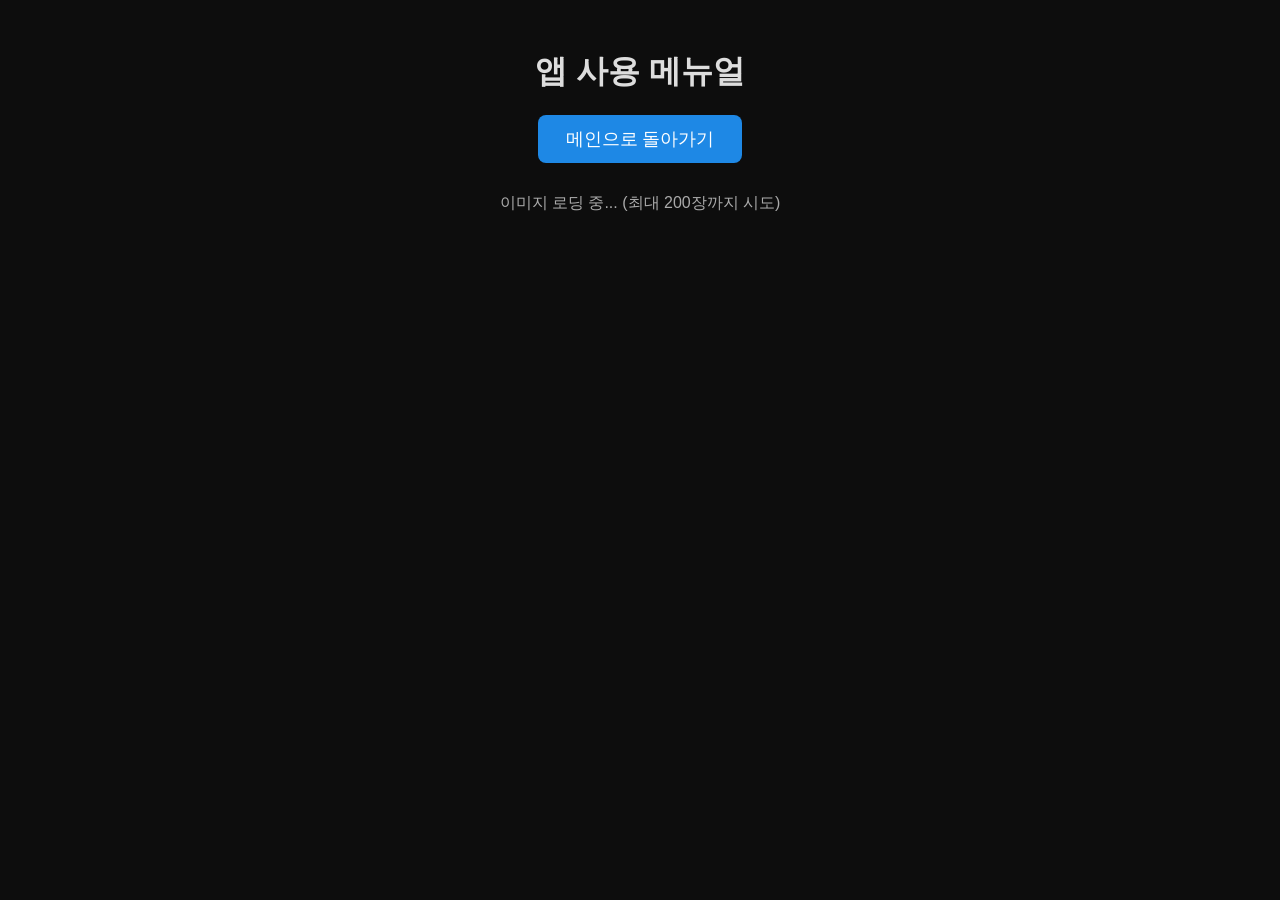
==== gallery.html @ e3b9a522 "Update gallery.html" ====
<!DOCTYPE html>
<html lang="ko">
<head>
  <meta charset="UTF-8" />
  <meta name="viewport" content="width=device-width, initial-scale=1.0"/>
  <title>1.jpg ~ 자동 불러오기 갤러리</title>
  <style>
    body {
      margin: 0;
      padding: 20px;
      background: #0d0d0d;
      color: #ddd;
      font-family: Arial, sans-serif;
    }
    header {
      text-align: center;
      margin: 30px 0;
    }
    .back-btn {
      padding: 12px 28px;
      font-size: 1.1rem;
      background: #1e88e5;
      color: white;
      border: none;
      border-radius: 8px;
      cursor: pointer;
      text-decoration: none;
      display: inline-block;
    }
    .back-btn:hover { background: #1565c0; }
.gallery {
  display: flex;
  flex-direction: column;
  align-items: center;
  gap: 20px;
  max-width: 1200px;
  margin: 0 auto;
  padding: 20px;
}
.gallery img {
  max-width: 100%;
  height: auto;
  border-radius: 10px;
  box-shadow: 0 4px 18px rgba(0,0,0,0.7);
  display: block;
}
    .gallery img.loaded {
      opacity: 1;
    }
    #status {
      text-align: center;
      margin: 20px 0;
      color: #aaa;
    }
  </style>
</head>
<body>

<header>
  <h1>앱 사용 메뉴얼</h1>
  <a href="https://big0691.github.io/bibles/" class="back-btn">메인으로 돌아가기</a>
</header>

<div id="status">이미지 로딩 중... (최대 200장까지 시도)</div>

<div class="gallery" id="gallery"></div>

<script>
// ---------------- 설정 ----------------
const folder = "/";           // 폴더 경로 (같은 폴더면 "./images/" 또는 "images/")
const folder = "/images/";
const extension = ".jpg";           // .jpg, .png, .webp 등
const startNumber = 1;
const maxTry = 200;                 // 안전장치: 무한 루프 방지 (필요하면 늘리세요)
const padLength = 0;                // 001.jpg 형식이면 3, 1.jpg면 0 또는 1

// 제로 패딩 함수 (필요 시)
function pad(num, size) {
  if (size <= 0) return num;
  return ('000000000' + num).slice(-size);
}

// ---------------- 메인 로직 ----------------
const gallery = document.getElementById('gallery');
const status = document.getElementById('status');
let loadedCount = 0;

function tryLoadImage(num) {
  if (num > maxTry) {
    finishLoading();
    return;
  }

  const numStr = pad(num, padLength);
  const src = folder + numStr + extension;

  const img = document.createElement('img');
  img.alt = numStr + extension;
  img.loading = "lazy";

  // 로드 성공 → 표시
  img.onload = () => {
    img.classList.add('loaded');
    loadedCount++;
    status.textContent = `${loadedCount}장 로드 완료 (최근: ${numStr})`;
    tryLoadImage(num + 1);   // 다음 번호 시도
  };

  // 로드 실패 → 다음 번호로 바로 진행 (이미지 숨김)
  img.onerror = () => {
    img.remove();            // 실패한 img 요소 삭제
    tryLoadImage(num + 1);   // 다음 시도
  };

  img.src = src;
  gallery.appendChild(img);
}

function finishLoading() {
  if (loadedCount === 0) {
    status.textContent = "이미지를 찾을 수 없습니다. (images/1.jpg ~ 확인해주세요)";
  } else {
    status.textContent = `총 ${loadedCount}장 로드 완료!`;
  }
}

// 시작!
tryLoadImage(startNumber);
</script>

</body>

</html>
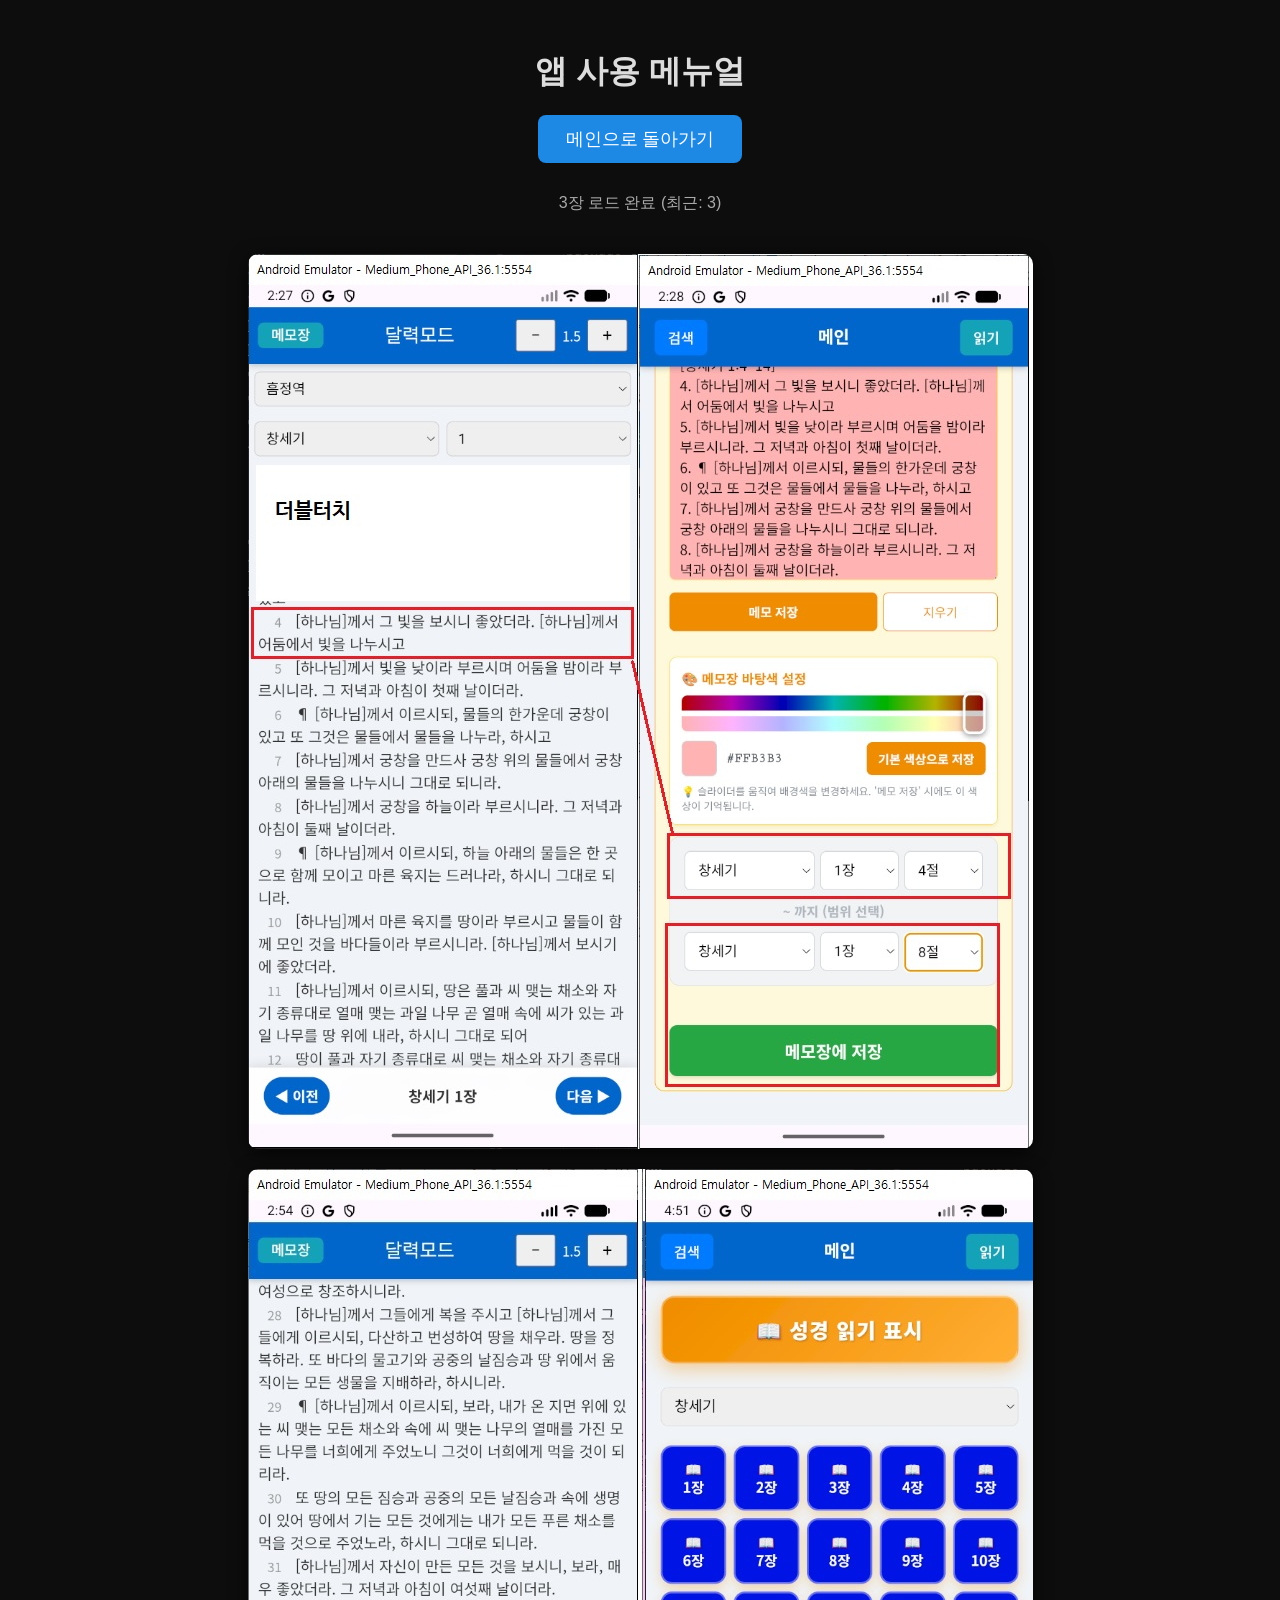
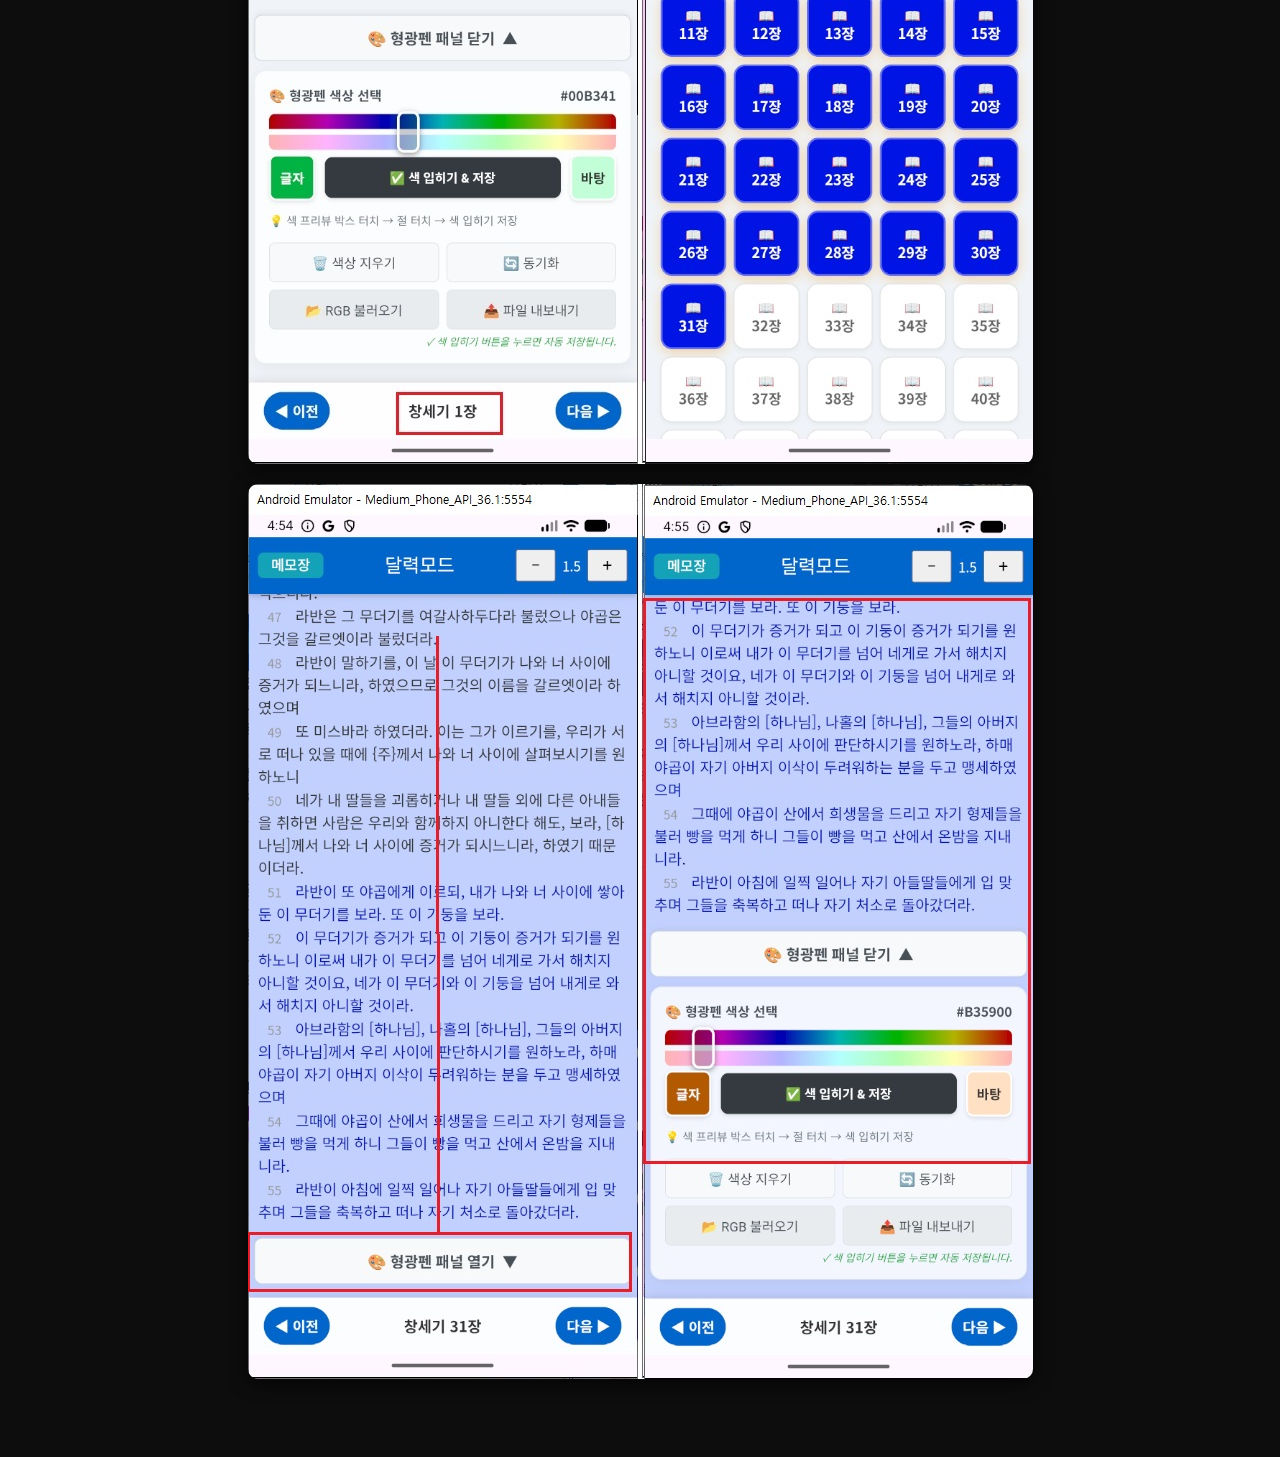
==== commit acf8c5d6: "Update gallery.html" ====
--- a/gallery.html
+++ b/gallery.html
@@ -68,7 +68,6 @@
 <script>
 // ---------------- 설정 ----------------
 const folder = "/";           // 폴더 경로 (같은 폴더면 "./images/" 또는 "images/")
-const folder = "/images/";
 const extension = ".jpg";           // .jpg, .png, .webp 등
 const startNumber = 1;
 const maxTry = 200;                 // 안전장치: 무한 루프 방지 (필요하면 늘리세요)
@@ -137,3 +136,4 @@
 
 
 
+
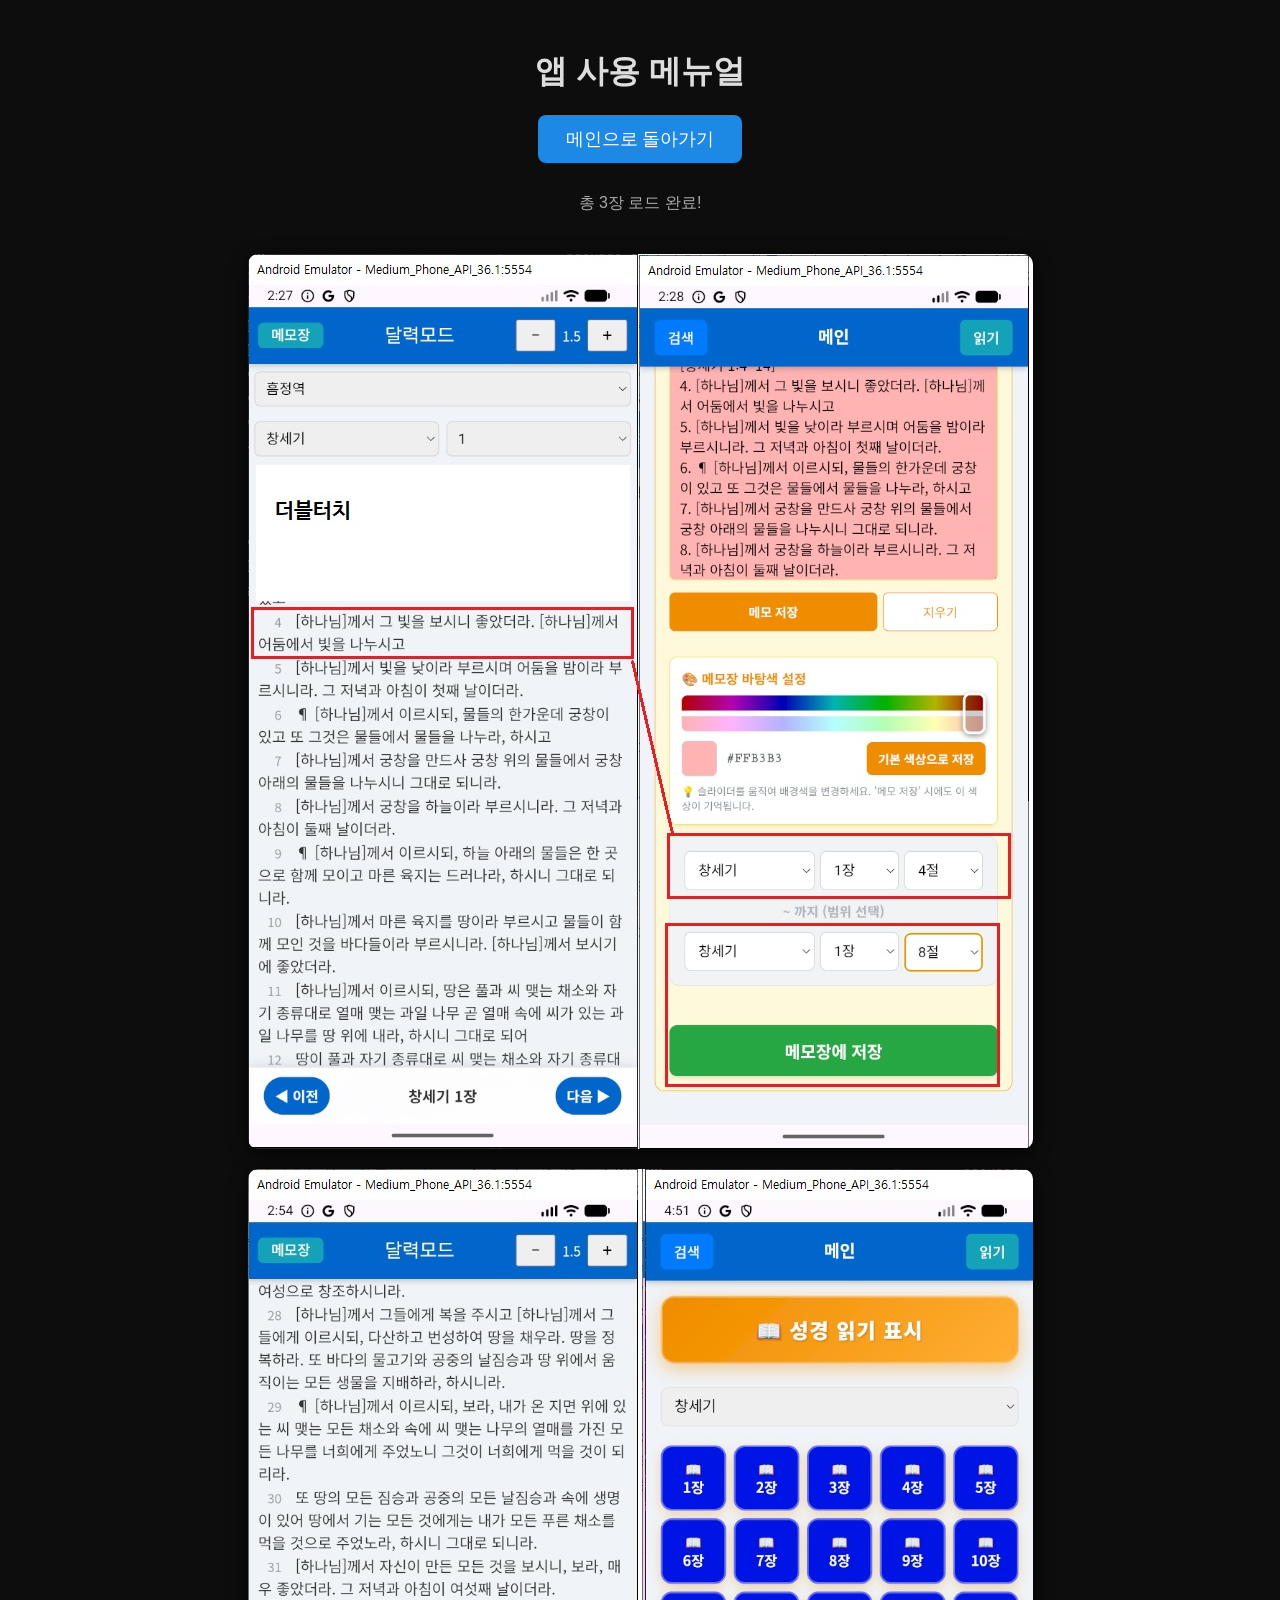
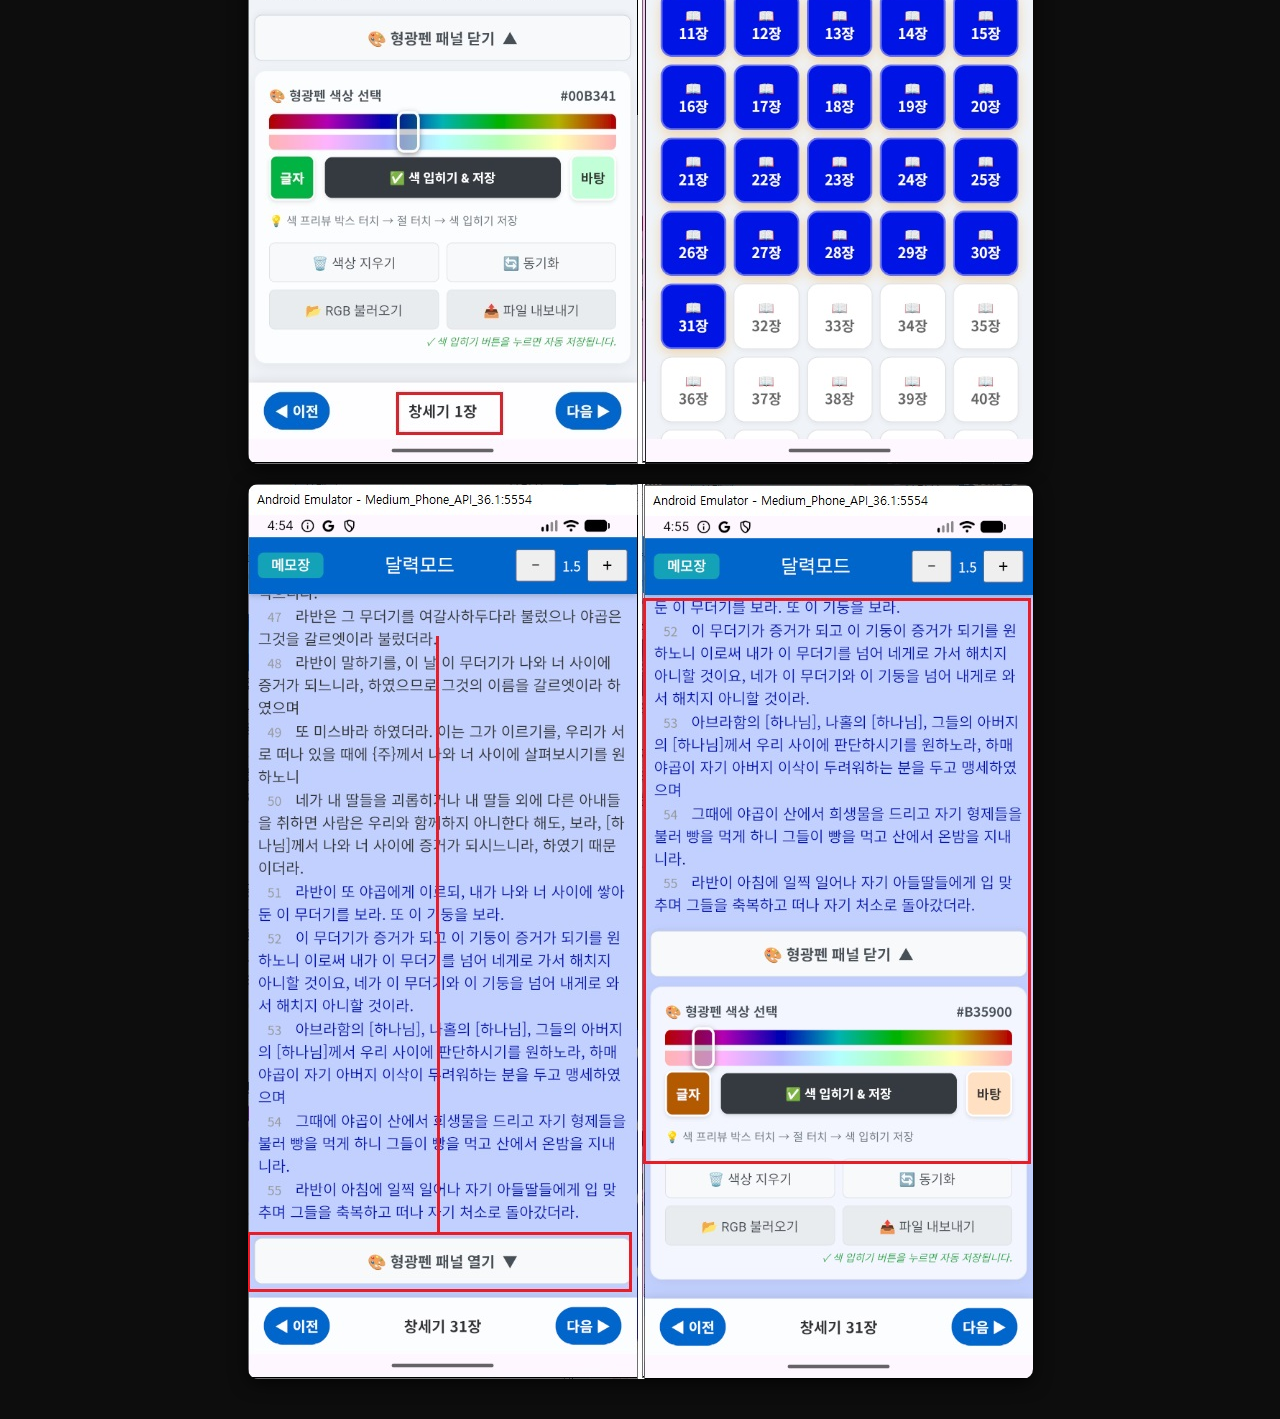
==== commit f87df276: "Update gallery.html" ====
--- a/gallery.html
+++ b/gallery.html
@@ -70,7 +70,7 @@
 const folder = "/";           // 폴더 경로 (같은 폴더면 "./images/" 또는 "images/")
 const extension = ".jpg";           // .jpg, .png, .webp 등
 const startNumber = 1;
-const maxTry = 200;                 // 안전장치: 무한 루프 방지 (필요하면 늘리세요)
+const maxTry = 3;                 // 안전장치: 무한 루프 방지 (필요하면 늘리세요)
 const padLength = 0;                // 001.jpg 형식이면 3, 1.jpg면 0 또는 1
 
 // 제로 패딩 함수 (필요 시)
@@ -137,3 +137,4 @@
 
 
 
+
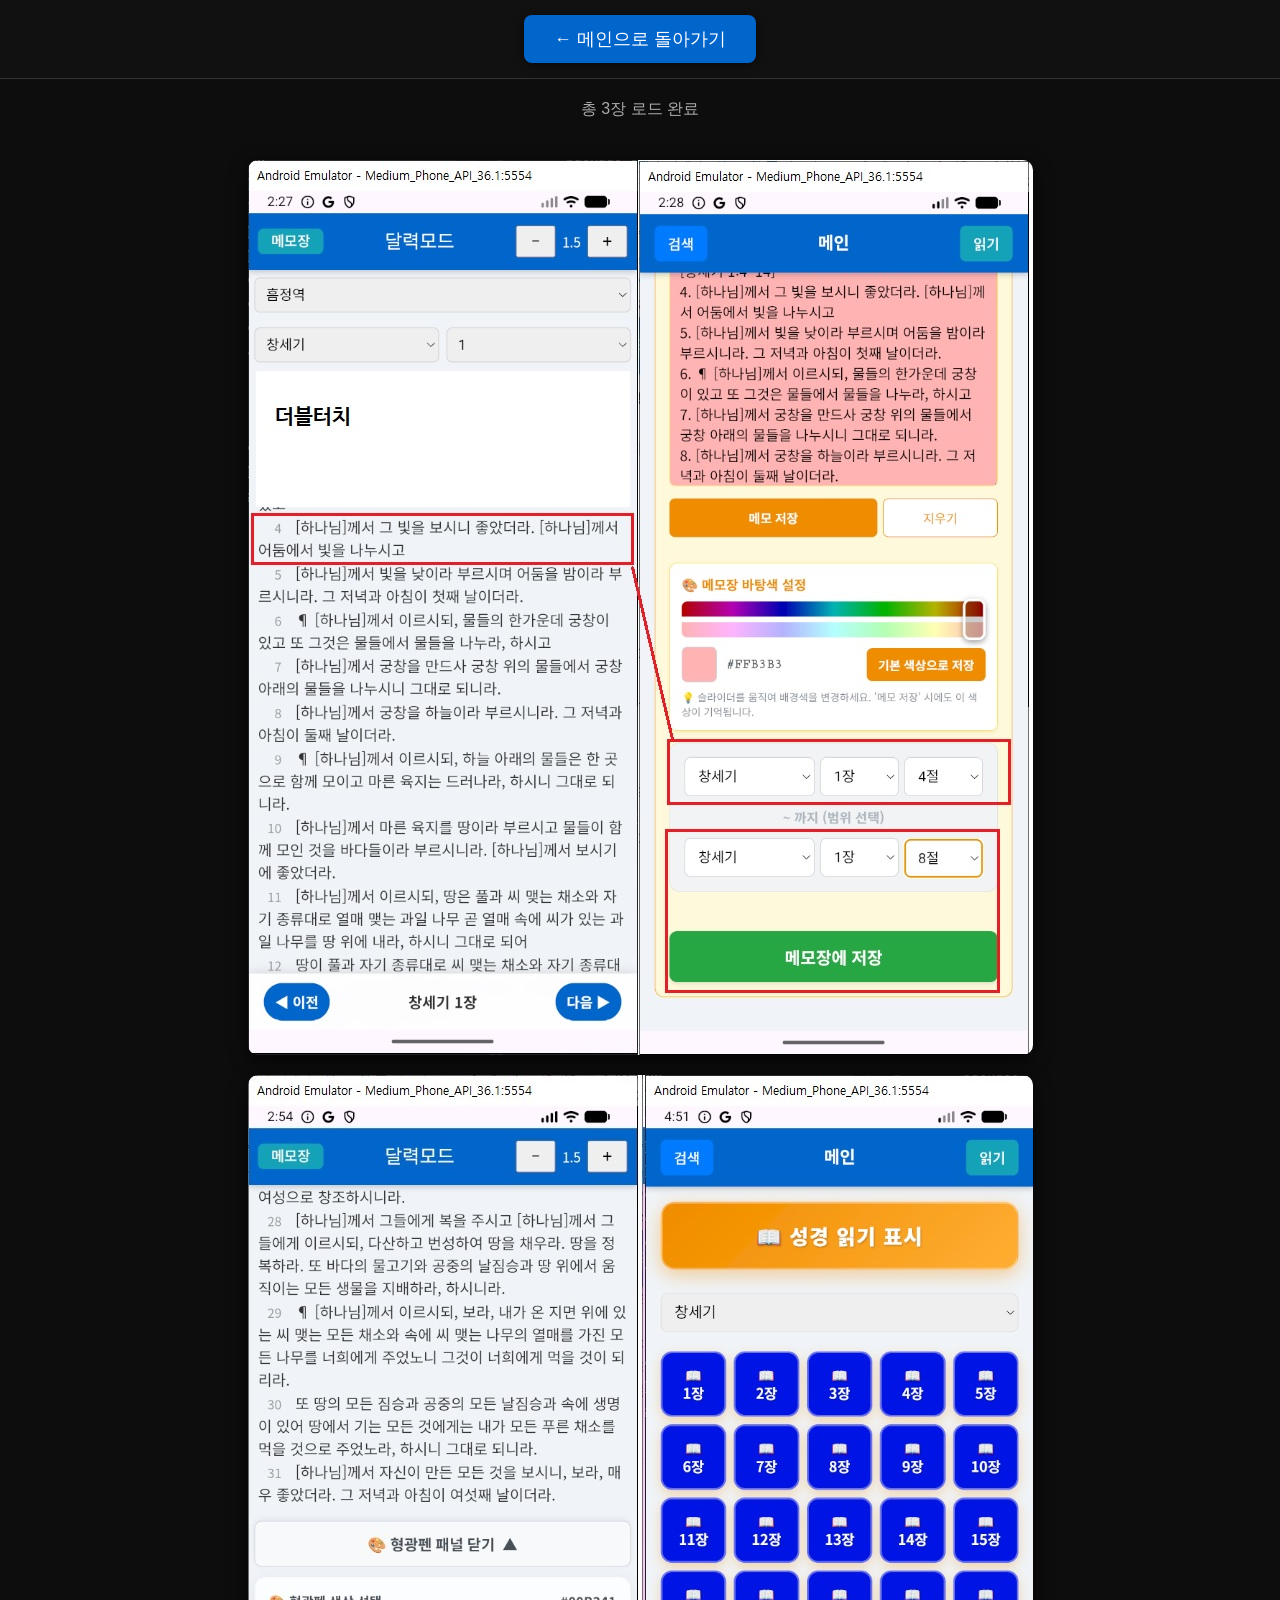
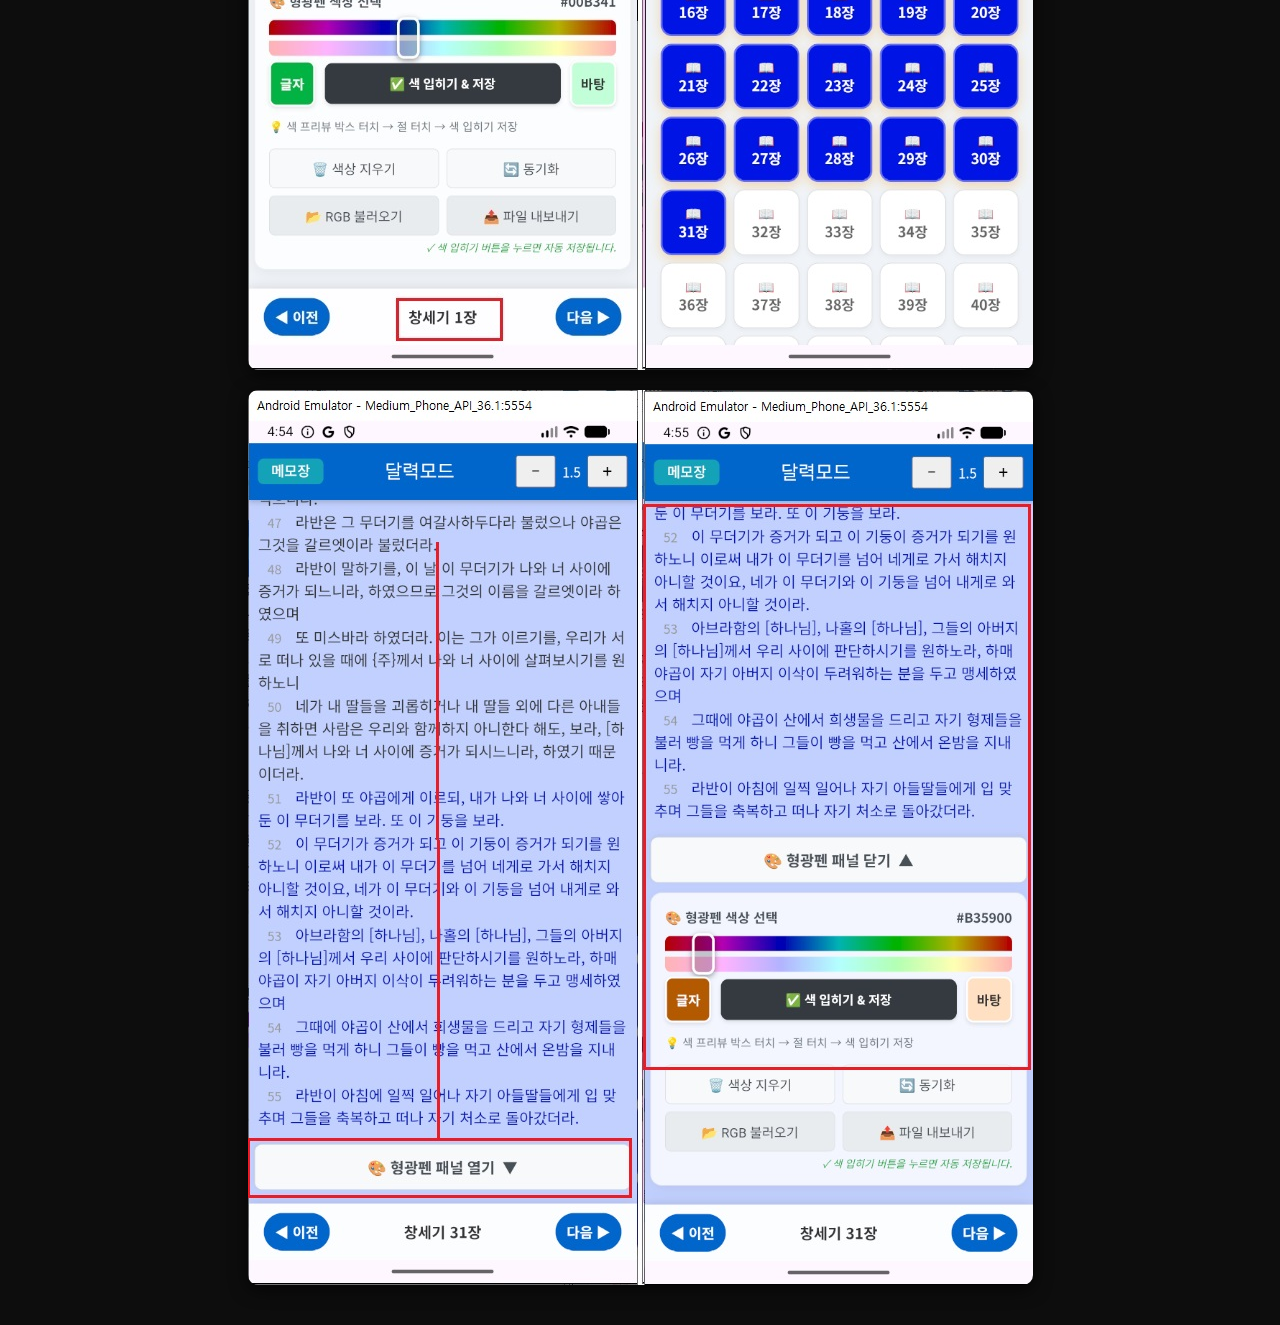
==== commit 112d3e31: "Update gallery.html" ====
--- a/gallery.html
+++ b/gallery.html
@@ -3,49 +3,54 @@
 <head>
   <meta charset="UTF-8" />
   <meta name="viewport" content="width=device-width, initial-scale=1.0"/>
-  <title>1.jpg ~ 자동 불러오기 갤러리</title>
+  <title>이미지 자동 갤러리</title>
   <style>
     body {
       margin: 0;
-      padding: 20px;
+      padding: 0;
       background: #0d0d0d;
       color: #ddd;
       font-family: Arial, sans-serif;
     }
     header {
+      position: sticky;
+      top: 0;
+      z-index: 100;
+      background: #111;
+      padding: 15px;
       text-align: center;
-      margin: 30px 0;
+      border-bottom: 1px solid #333;
     }
     .back-btn {
-      padding: 12px 28px;
+      padding: 12px 30px;
       font-size: 1.1rem;
-      background: #1e88e5;
+      background: #0066cc;
       color: white;
       border: none;
       border-radius: 8px;
       cursor: pointer;
       text-decoration: none;
       display: inline-block;
+      box-shadow: 0 2px 8px rgba(0,0,0,0.5);
     }
-    .back-btn:hover { background: #1565c0; }
-.gallery {
-  display: flex;
-  flex-direction: column;
-  align-items: center;
-  gap: 20px;
-  max-width: 1200px;
-  margin: 0 auto;
-  padding: 20px;
-}
-.gallery img {
-  max-width: 100%;
-  height: auto;
-  border-radius: 10px;
-  box-shadow: 0 4px 18px rgba(0,0,0,0.7);
-  display: block;
-}
-    .gallery img.loaded {
-      opacity: 1;
+    .back-btn:hover {
+      background: #0055aa;
+    }
+    .gallery {
+      display: flex;
+      flex-direction: column;
+      align-items: center;
+      gap: 20px;
+      max-width: 1200px;
+      margin: 40px auto;
+      padding: 0 20px;
+    }
+    .gallery img {
+      max-width: 100%;
+      height: auto;
+      border-radius: 10px;
+      box-shadow: 0 4px 18px rgba(0,0,0,0.7);
+      display: block;
     }
     #status {
       text-align: center;
@@ -57,36 +62,32 @@
 <body>
 
 <header>
-  <h1>앱 사용 메뉴얼</h1>
-  <a href="https://big0691.github.io/bibles/" class="back-btn">메인으로 돌아가기</a>
+  <a href="index.html" class="back-btn">← 메인으로 돌아가기</a>
 </header>
 
-<div id="status">이미지 로딩 중... (최대 200장까지 시도)</div>
+<div id="status">이미지 로딩 중...</div>
 
 <div class="gallery" id="gallery"></div>
 
 <script>
-// ---------------- 설정 ----------------
-const folder = "/";           // 폴더 경로 (같은 폴더면 "./images/" 또는 "images/")
-const extension = ".jpg";           // .jpg, .png, .webp 등
+const folder = "/";
+const extension = ".jpg";
 const startNumber = 1;
-const maxTry = 3;                 // 안전장치: 무한 루프 방지 (필요하면 늘리세요)
-const padLength = 0;                // 001.jpg 형식이면 3, 1.jpg면 0 또는 1
+const maxTry = 3;
+const padLength = 0;
 
-// 제로 패딩 함수 (필요 시)
 function pad(num, size) {
   if (size <= 0) return num;
   return ('000000000' + num).slice(-size);
 }
 
-// ---------------- 메인 로직 ----------------
 const gallery = document.getElementById('gallery');
 const status = document.getElementById('status');
 let loadedCount = 0;
 
 function tryLoadImage(num) {
   if (num > maxTry) {
-    finishLoading();
+    status.textContent = loadedCount === 0 ? "이미지를 찾을 수 없습니다." : `총 ${loadedCount}장 로드 완료`;
     return;
   }
 
@@ -97,44 +98,23 @@
   img.alt = numStr + extension;
   img.loading = "lazy";
 
-  // 로드 성공 → 표시
   img.onload = () => {
-    img.classList.add('loaded');
     loadedCount++;
-    status.textContent = `${loadedCount}장 로드 완료 (최근: ${numStr})`;
-    tryLoadImage(num + 1);   // 다음 번호 시도
+    status.textContent = `${loadedCount}장 로드 완료`;
+    tryLoadImage(num + 1);
   };
 
-  // 로드 실패 → 다음 번호로 바로 진행 (이미지 숨김)
   img.onerror = () => {
-    img.remove();            // 실패한 img 요소 삭제
-    tryLoadImage(num + 1);   // 다음 시도
+    img.remove();
+    tryLoadImage(num + 1);
   };
 
   img.src = src;
   gallery.appendChild(img);
 }
 
-function finishLoading() {
-  if (loadedCount === 0) {
-    status.textContent = "이미지를 찾을 수 없습니다. (images/1.jpg ~ 확인해주세요)";
-  } else {
-    status.textContent = `총 ${loadedCount}장 로드 완료!`;
-  }
-}
-
-// 시작!
 tryLoadImage(startNumber);
 </script>
 
 </body>
-
 </html>
-
-
-
-
-
-
-
-
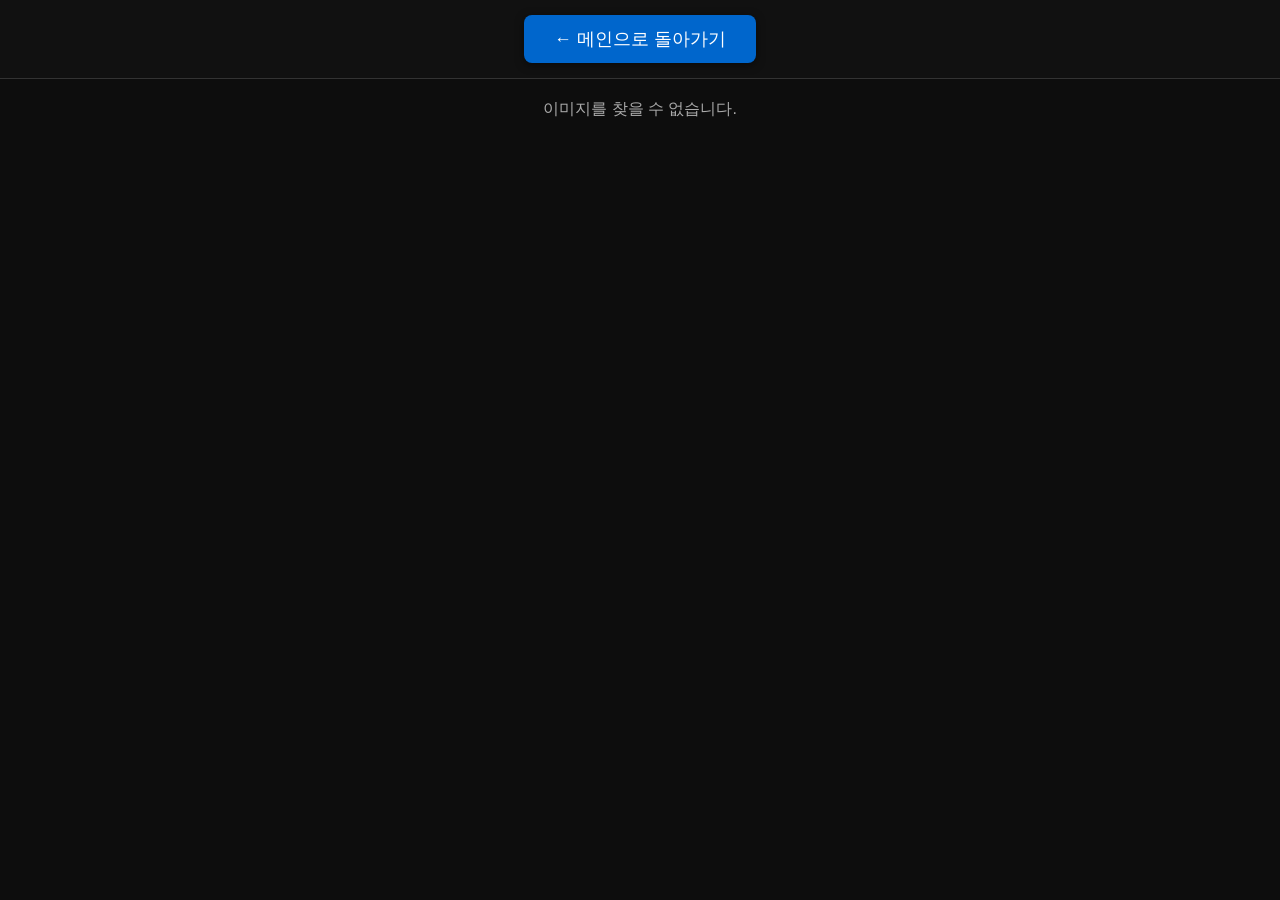
==== commit 7dba970b: "Update gallery.html" ====
--- a/gallery.html
+++ b/gallery.html
@@ -70,7 +70,7 @@
 <div class="gallery" id="gallery"></div>
 
 <script>
-const folder = "/";
+const folder = "/bibles/images/";
 const extension = ".jpg";
 const startNumber = 1;
 const maxTry = 3;
@@ -118,3 +118,6 @@
 
 </body>
 </html>
+
+
+
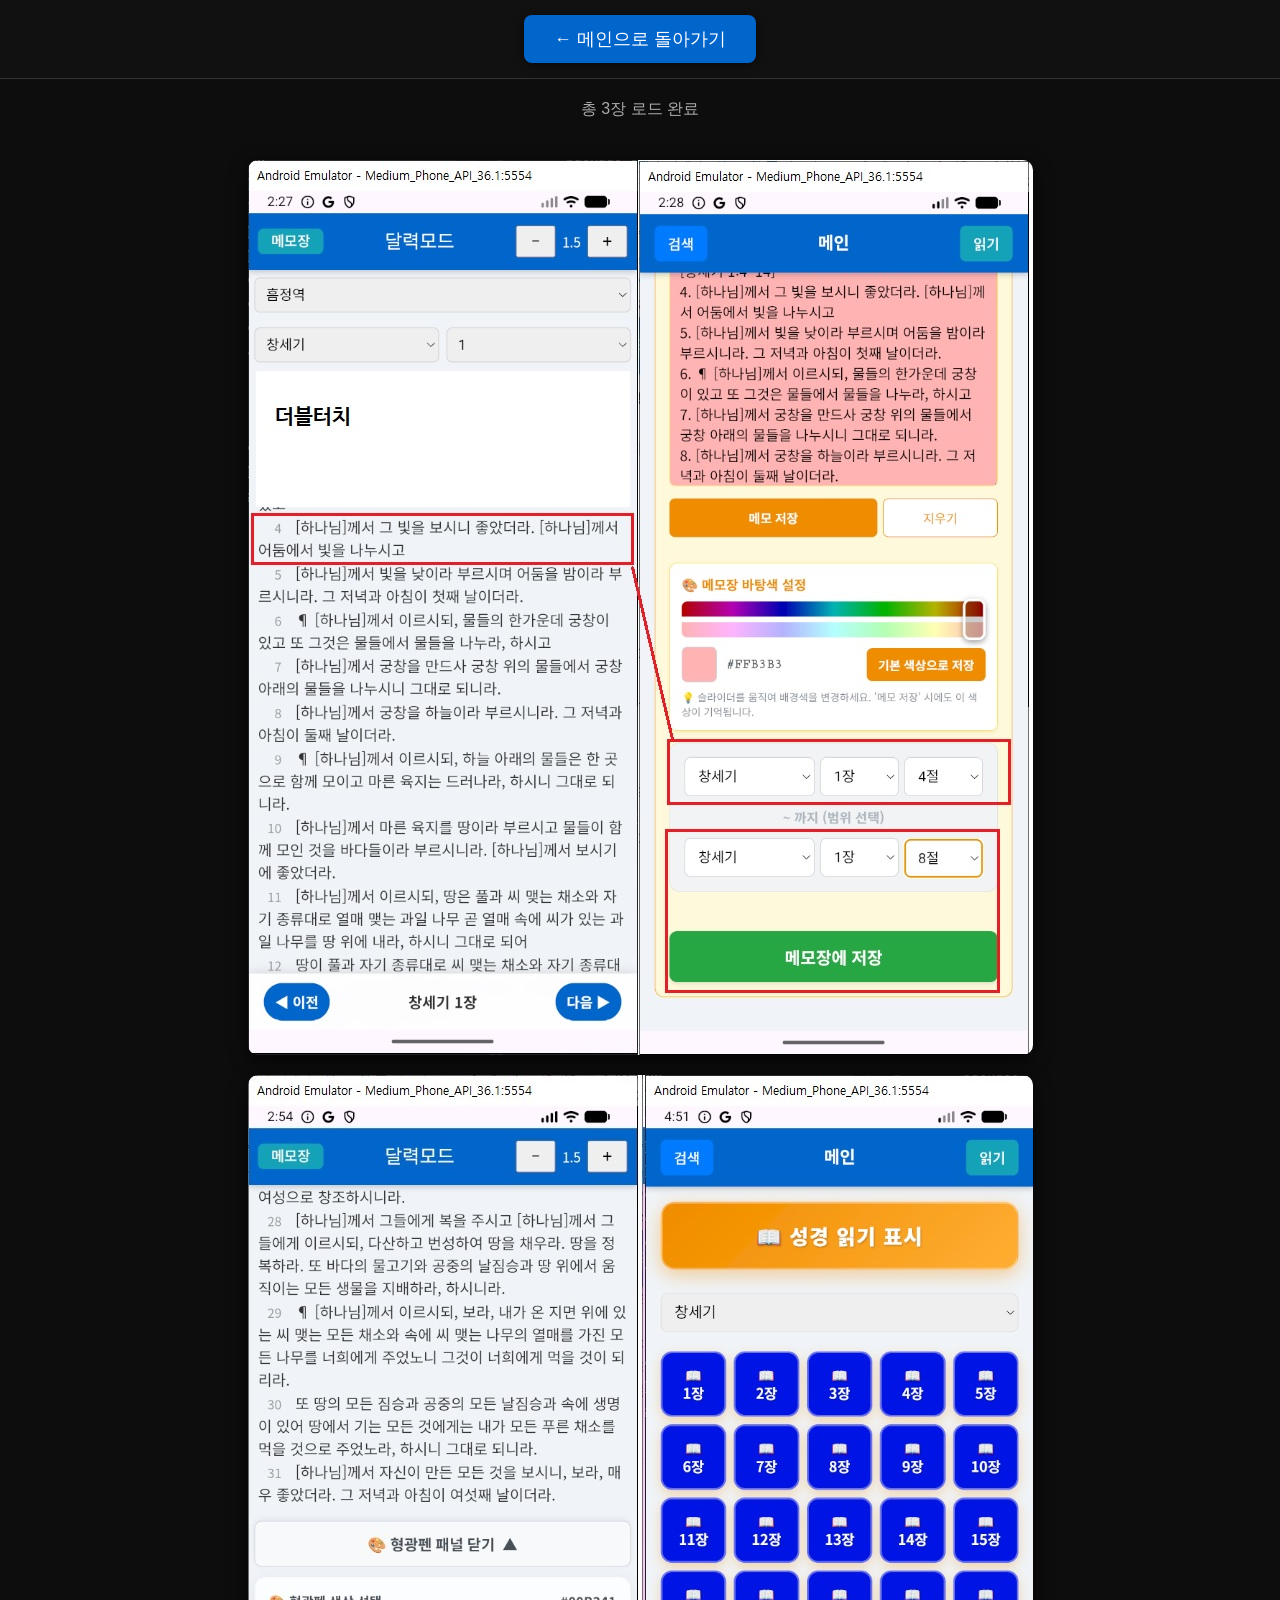
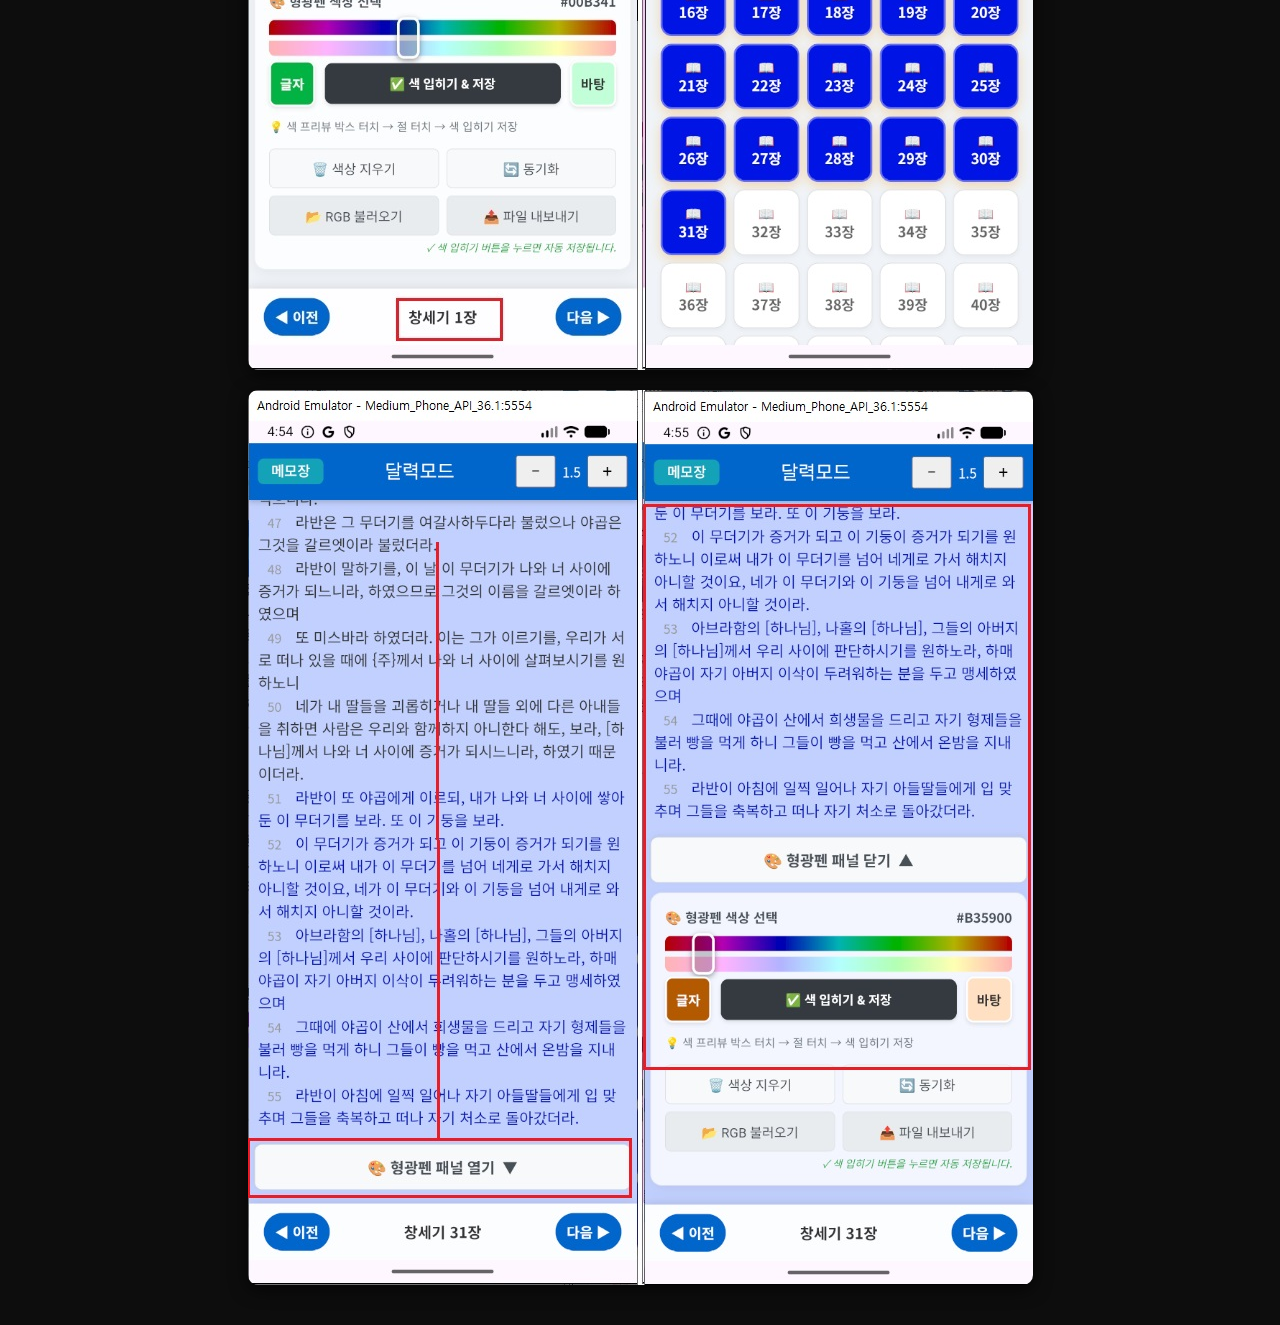
==== commit 5efbe734: "Update gallery.html" ====
--- a/gallery.html
+++ b/gallery.html
@@ -70,7 +70,7 @@
 <div class="gallery" id="gallery"></div>
 
 <script>
-const folder = "/bibles/images/";
+const folder = "https://big0691.github.io/bibles/images/";
 const extension = ".jpg";
 const startNumber = 1;
 const maxTry = 3;
@@ -121,3 +121,4 @@
 
 
 
+
